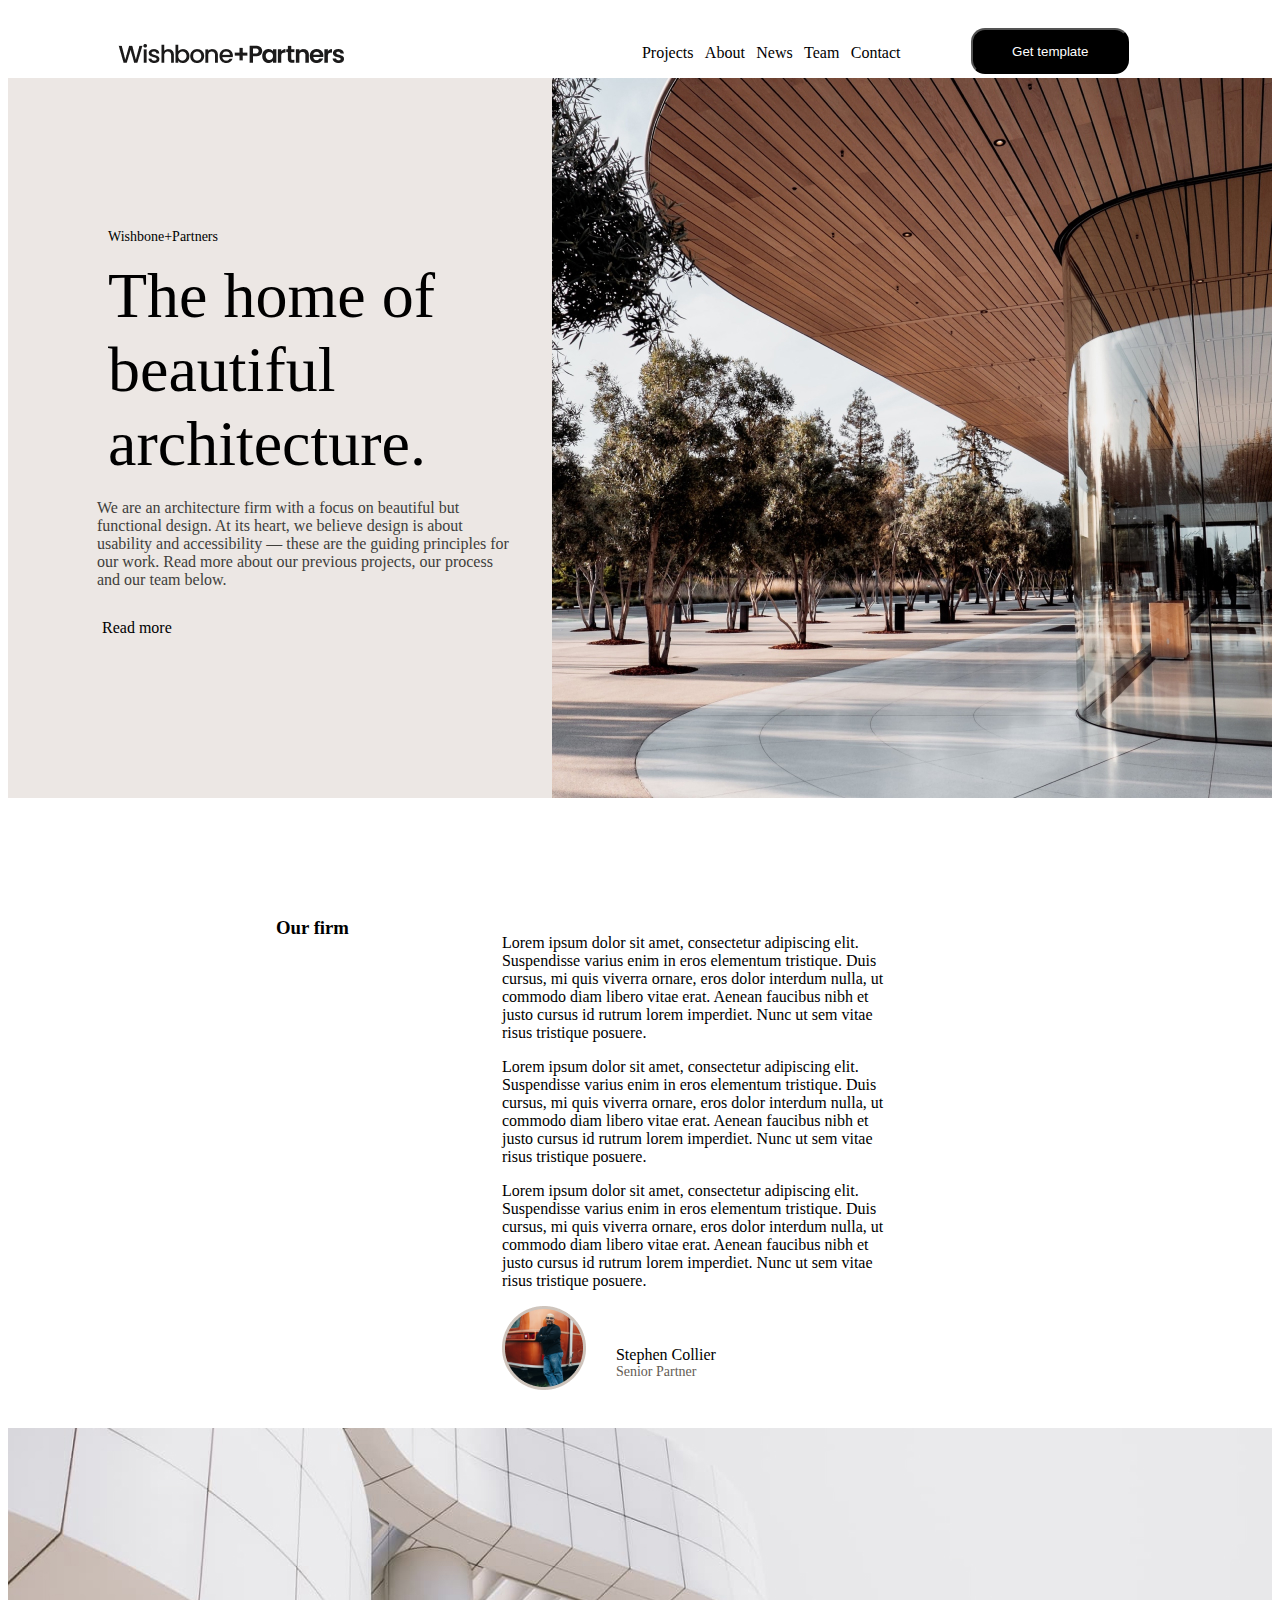
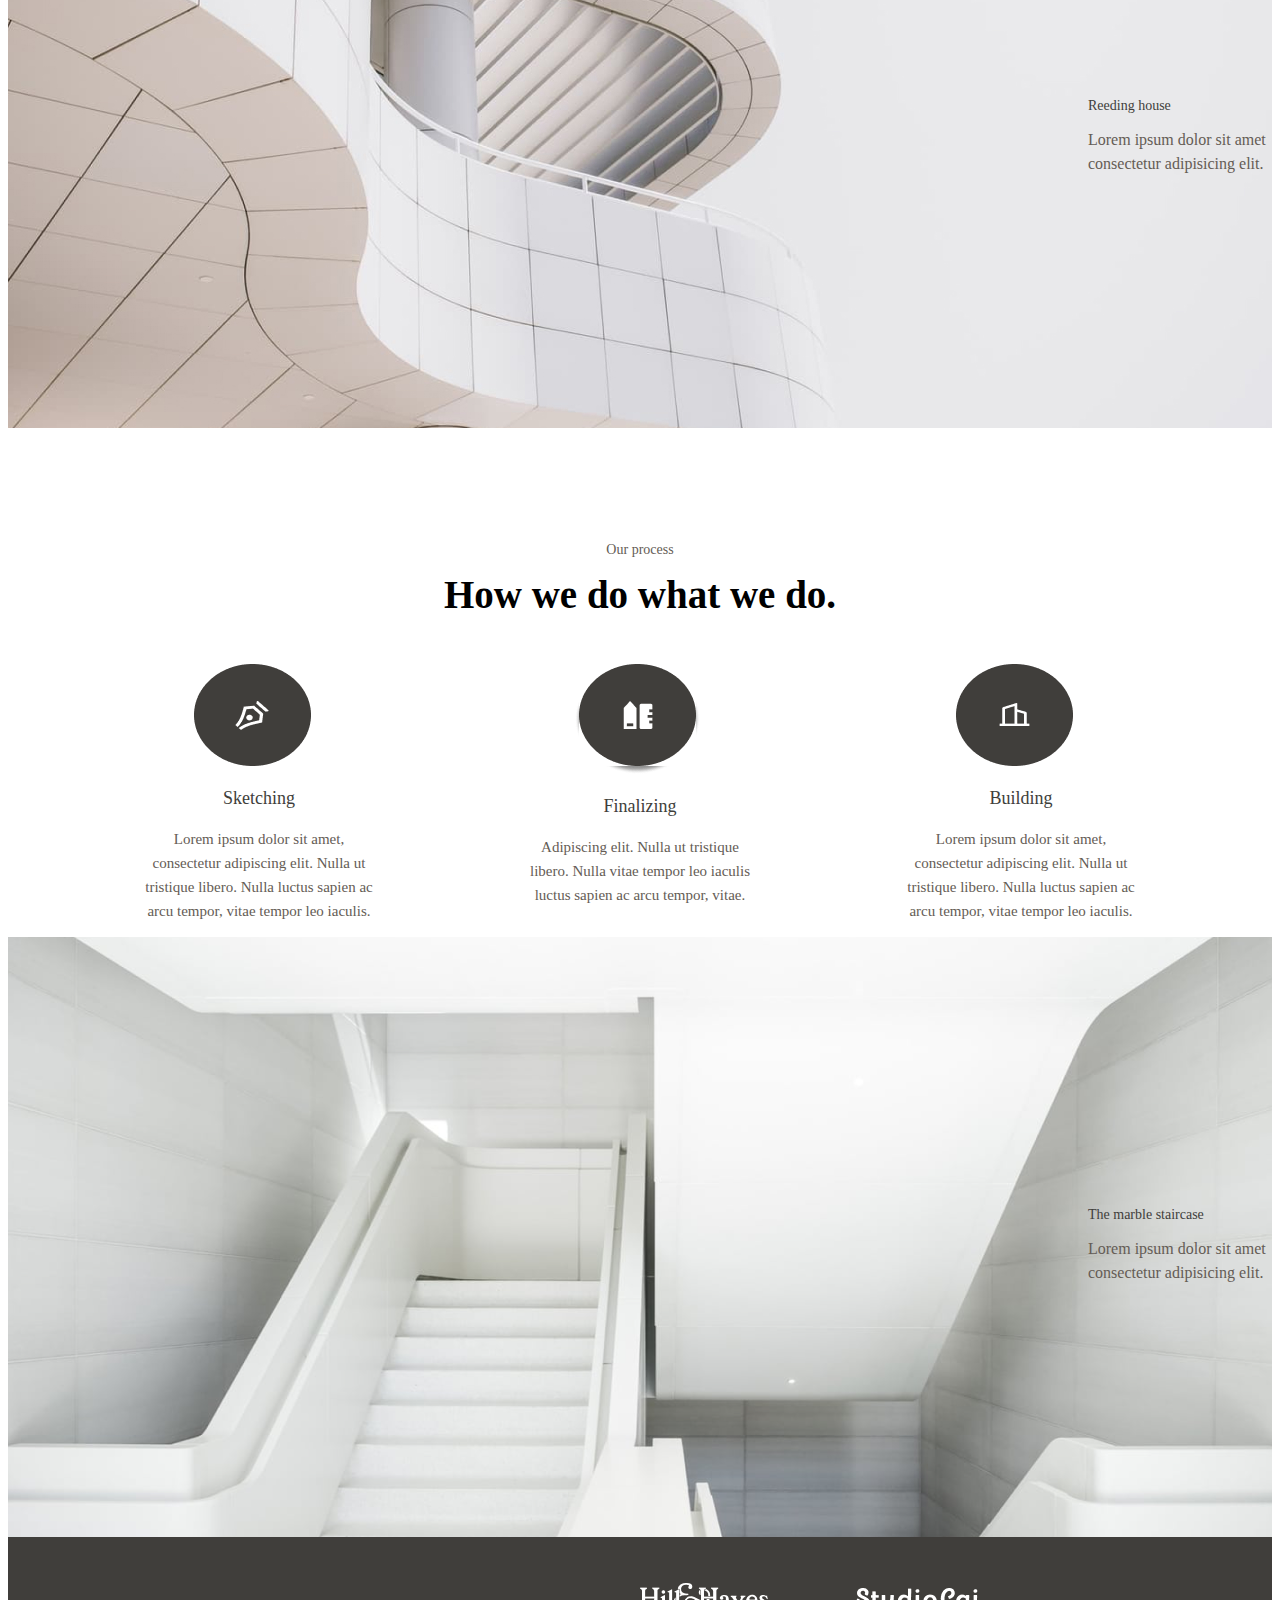
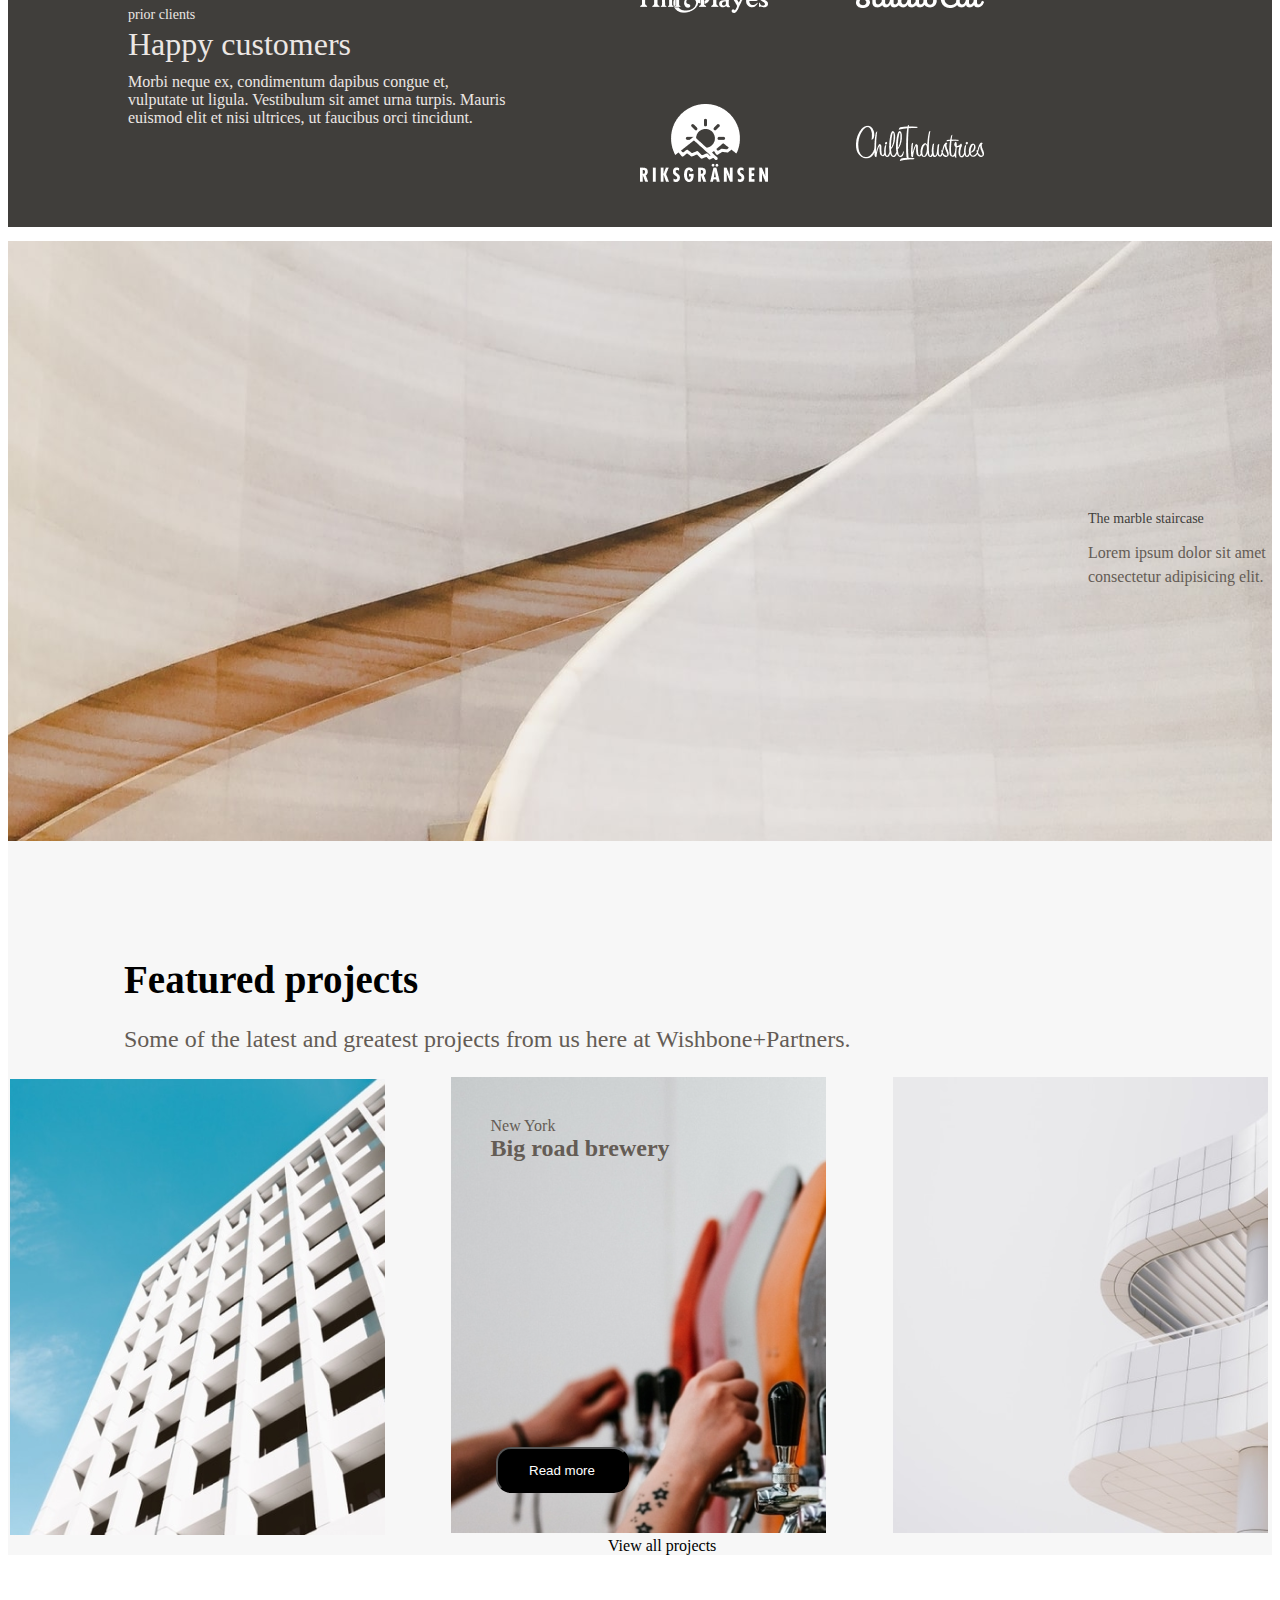
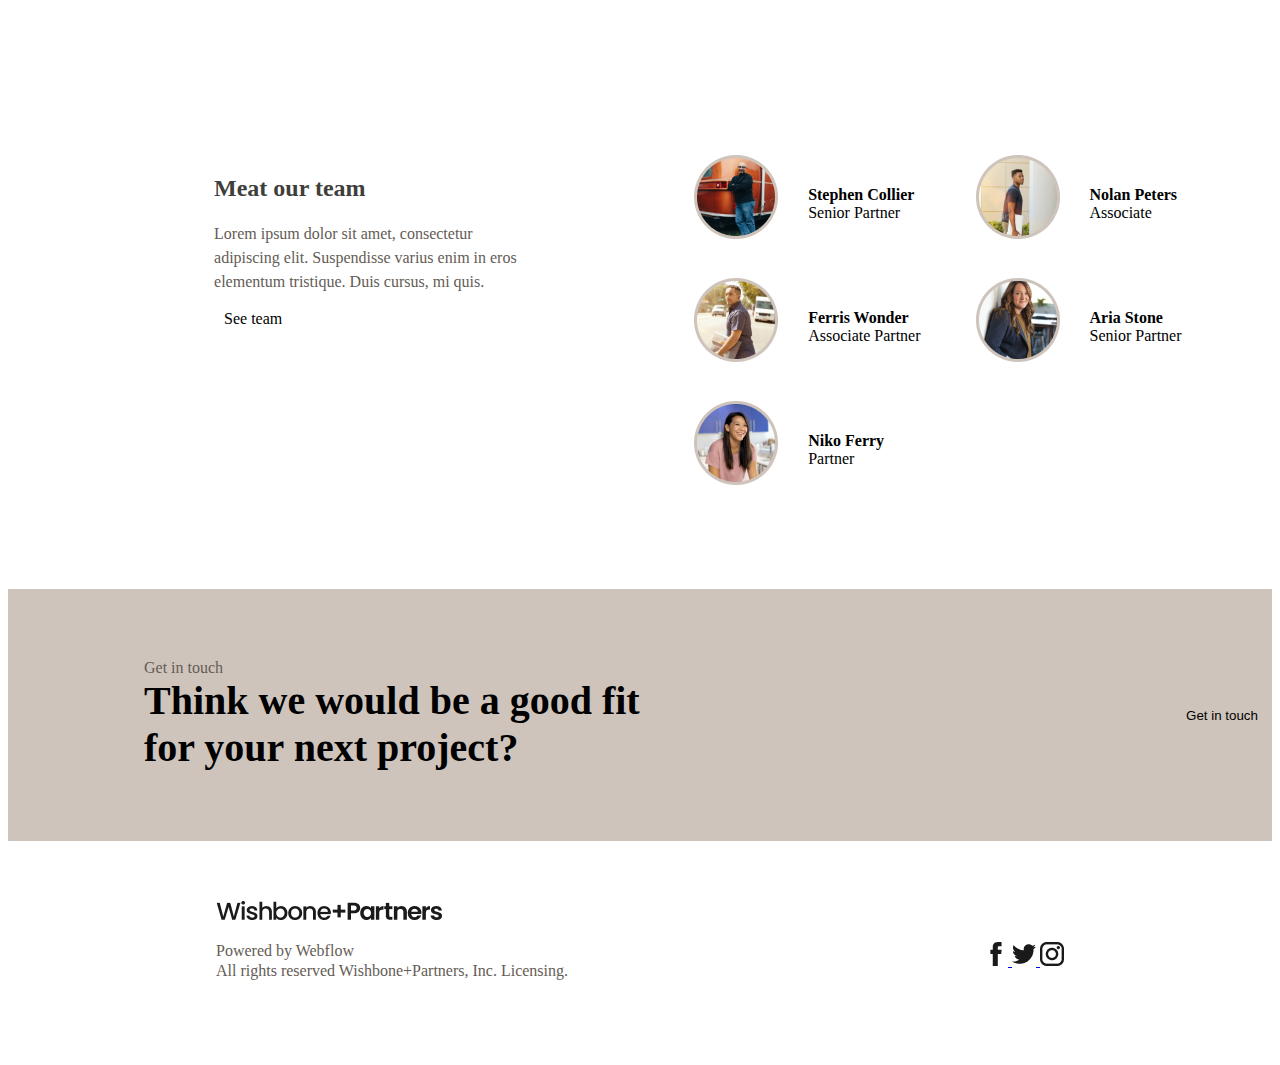
==== index.html @ 92260c0a "media" ====
<!DOCTYPE html>
<html lang="en">
<head>
    <meta charset="UTF-8">
    <meta http-equiv="X-UA-Compatible" content="IE=edge">
    <meta name="viewport" content="width=device-width, initial-scale=1.0">
    <title>Document</title>
    <link rel="stylesheet" href="./css/styles.css">
    <link rel="stylesheet" href="./sass/block/_media.scss">
</head>
<body>
    <header class="header">
        <div class="container">
        <div class="header__block">
            <div class="header__logo">
                <img src="./icons/Wishbone-Logotype-Dark.png" alt="">
            </div>
            <nav class="nav">
                <div class="header__nav">
            <ul class="nav__list">
                <li class="nav__list__item">Projects</li>
                <li class="nav__list__item">About</li>
                <li class="nav__list__item">News</li>
                <li class="nav__list__item">Team</li>
                <li class="nav__list__item">Contact</li>
            </ul>
            <button class="header__btn">Get template</button>
                </div>
                <div class="hamburger">
                    <span></span>
                    <span></span>
                    <span></span>
                </div>
            </nav>  
        </div>
    </div>
</header>
    <!-- MAIN -->
    <main>
    <section class="promo">
    <div class="container">
        <div class="promo__block">
            <div class="promo__text">
                <p class="promo__subtitle">Wishbone+Partners</p>
                <h1 class="promo__title">The home of beautiful architecture.</h1>
                <div class="promo__descr">We are an architecture firm with a focus on beautiful but functional design. At its heart, we believe design is about usability and accessibility — these are the guiding principles for our work. Read more about our previous projects, our process and our team below.</div>
                    <a class="promo__btn" href="#">Read more</a>
            </div>
            <div class="promo__img">
                <img class="promo__img" src="./img/IMAGE.jpg" alt="">
            </div>
        </div>
    </div>
</section>

<section class="preview" id="preview">
    <div class="container">
        <div class="preview__wrapper">
            <h3 class="preview__title">Our firm</h3>
                <div class="preview__block">
                    <div class="preview__descr">
                        <p>Lorem ipsum dolor sit amet, consectetur adipiscing elit. Suspendisse varius enim in eros elementum tristique. Duis cursus, mi quis viverra ornare, eros dolor interdum nulla, ut commodo diam libero vitae erat. Aenean faucibus nibh et justo cursus id rutrum lorem imperdiet. Nunc ut sem vitae risus tristique posuere. </p>
                        <p>Lorem ipsum dolor sit amet, consectetur adipiscing elit. Suspendisse varius enim in eros elementum tristique. Duis cursus, mi quis viverra ornare, eros dolor interdum nulla, ut commodo diam libero vitae erat. Aenean faucibus nibh et justo cursus id rutrum lorem imperdiet. Nunc ut sem vitae risus tristique posuere.</p>
                        <p>Lorem ipsum dolor sit amet, consectetur adipiscing elit. Suspendisse varius enim in eros elementum tristique. Duis cursus, mi quis viverra ornare, eros dolor interdum nulla, ut commodo diam libero vitae erat. Aenean faucibus nibh et justo cursus id rutrum lorem imperdiet. Nunc ut sem vitae risus tristique posuere. </p>
                    </div>
                    <div class="preview__author">
                        <div class="preview__author__photo">
                            <img src="./img/IMAGE.png" alt="photo-owner">
                        </div>
                        <div class="preview__author__name">
                           <p class="preview__author__text">Stephen Collier</p>
                            <span class="preview__author__text_1">Senior Partner</span>
                        </div>
                    </div>
                </div>
            </div>
        </div>
    </section>

<section class="projects">
    <div class="projects__wrapper projects__wrapper__first">
        <div class="projects__descr_right">
            <p class="projects__subheader">Reeding house</p>
            <div class="projects__descr">
                Lorem ipsum dolor sit amet consectetur adipisicing elit.
            </div>
        </div>
    </div>
</section>

<section class="process">
    <div class="container">
        <div class="process__wrapper">
            <p class="process__subtitle">Our process</p>
            <h2 class="process__title">How we do what we do.</h2>
            <div class="process__block">
                <div class="process__items">
                    <div class="process__img">
                        <img src="./img/process1.png" alt="">
                    </div>
                    <p class="process__name">Sketching</p>
                    <div class="process__descr">
                        Lorem ipsum dolor sit amet, consectetur adipiscing elit. Nulla ut tristique libero. Nulla luctus sapien ac arcu tempor, vitae tempor leo iaculis.
                    </div>
                </div>
                <div class="process__items">
                    <div class="process__img">
                        <img src="./img/process2.png" alt="">
                    </div>
                    <p class="process__name">Finalizing</p>
                    <div class="process__descr">
                        Adipiscing elit. Nulla ut tristique libero. Nulla vitae tempor leo iaculis luctus sapien ac arcu tempor, vitae. 
                    </div>
                    </div>
                    <div class="process__items">
                        <div class="process__img">
                            <img src="./img/process3.png" alt="">
                        </div>
                        <p class="process__name">Building</p>
                        <div class="process__descr">
                            Lorem ipsum dolor sit amet, consectetur adipiscing elit. Nulla ut tristique libero. Nulla luctus sapien ac arcu tempor, vitae tempor leo iaculis.
                        </div>
                    </div>
                </div>
            </div>
        </div>
    </section>

    <section class="projects">
        <div class="projects__wrapper projects__wrapper__second">
            <div class="projects__descr_right">
                <p class="projects__subheader">The marble staircase</p>
                <div class="projects__descr">
                    Lorem ipsum dolor sit amet consectetur adipisicing elit.
                </div>
            </div>
        </div>
    </section>

    <section class="clients">
        <div class="container">
            <div class="clients__block">
                <div class="clients__report">
                    <p class="clients__subtitle">prior clients</p>
                    <h3 class="clients__title">Happy customers</h3>
                    <div class="clients__descr">
                        Morbi neque ex, condimentum dapibus congue et, vulputate ut ligula. Vestibulum sit amet urna turpis. Mauris euismod elit et nisi ultrices, ut faucibus orci tincidunt.
                    </div>
                </div>
                <div class="clients__list">
                    <img src="./img/logo1.png" alt="">
                    <img src="./img/logo2.png" alt="">
                    <img src="./img/logo3.png" alt="">
                    <img src="./img/logo4.png" alt="">
                </div>
            </div>
        </div>
    </section>

    <section class="projects">
        <div class="projects__wrapper projects__wrapper__third">
            <div class="projects__descr_left">
                <p class="projects__subheader">The marble staircase</p>
                <div class="projects__descr">
                    Lorem ipsum dolor sit amet consectetur adipisicing elit.
                </div>
            </div>
        </div>
    </section>

    <section class="featured" id="featured">
        <div class="featured__wrapper">
            <h2 class="featured__title">Featured projects</h2>
            <p class="featured__subtitle">Some of the latest and greatest projects from us here at Wishbone+Partners.</p>

            <div class="featured__list">
                <div class="featured__items">
                    <img src="./img/project1.png" alt="project 1">
                </div>

                <div class="featured__items featured__items__text">
                    <div class="featured__desc">
                        <p class="featured__desc__subtitle">New York</p>
                        <h2 class="featured__desc__title">Big road brewery</h2>
                    </div>
                    <div class="featured__desc__button">
                        <button class="button button__more">Read more</button>
                    </div>
                    <img src="./img/project2.png" alt="project2">
                </div>

                <div class="featured__items">
                    <img src="./img/project3.png" alt="project3">
                </div>
            </div>
            <a class="button button__view featured__button" href="#">View all projects</a>
        </div>
    </section>

    <section class="team" id="team">
        <div class="wrapper">
            <div class="team__block">
                <div class="team__report">
                    <h2 class="team__title">Meat our team</h2>
                    <p class="team__descr">Lorem ipsum dolor sit amet, consectetur adipiscing elit. Suspendisse varius enim in eros elementum tristique. Duis cursus, mi quis.</p>
                    <a class="team__button" href="#"> See team</a>
                </div>

                <div class="team__preview">
                    <div class="preview__author">
                        <div class="preview__author__photo">
                            <img src="./img/IMAGE.png" alt="photo-owner">
                        </div>
                        <div class="preview__author__name">
                           <b>Stephen Collier</b> 
                            <span>Senior Partner</span>
                        </div>
                    </div>
                    <div class="preview__author">
                        <div class="preview__author__photo">
                            <img src="./img/nolan.png" alt="">
                        </div>
                        <div class="preview__author__name">
                          <b>Nolan Peters</b>  
                            <span>Associate</span>
                        </div>
                    </div>
                    <div class="preview__author">
                        <div class="preview__author__photo">
                            <img src="./img/ferris.png" alt="">
                        </div>
                        <div class="preview__author__name">
                          <b>Ferris Wonder  </b>                    <span>Associate Partner</span>
                            
                        </div>
                    </div>
                    <div class="preview__author">
                        <div class="preview__author__photo">
                            <img src="./img/aria.png" alt="">
                        </div>
                        <div class="preview__author__name">
                          <b>Aria Stone </b>                     <span>Senior Partner</span>
                            
                        </div>
                </div>
                <div class="preview__author">
                    <div class="preview__author__photo">
                        <img src="./img/niko.png" alt="">
                    </div>
                    <div class="preview__author__name">
                       <b>Niko  Ferry </b>                 <span>Partner</span>
                        
                    </div>
            </div>
            </div>
        </div>
    </section>

    <section class="touch" id="contactsas">
        <div class="wrapper">
            <div class="touch__block">
                <div class="touch__desc">
                    <p class="touch__subtitle">Get in touch</p>
                    <h2 class="touch__title">Think we would be a good fit for your next project?</h2>
                </div>
                <button class="button touch__button">Get in touch</button>
            </div>
        </div>
    </section>

    </main>
    <footer class="footer">
        <div class="footer__wrapper">
            <div class="footer__block">
                <div class="footer__desc">
                    <div class="footer__logo">
                        <img src="./icons/Wishbone-Logotype-Dark.png" alt="">
                    </div>
                    <p class="footer__desc">Powered by Webflow
                        <br>
                        All rights reserved Wishbone+Partners, Inc. Licensing.</p>
                    </div>
                    <div class="footer__social">
                        <a href="#" class="footer__social_link">
                            <img src="./icons/Frame.svg" alt="twitter"> </a>
                       
                        <a href="#" class="footer__social_link">
                            <img src="./icons/Frame.png" alt="inst"> </a>
                       
                        <a href="#" class="footer__social_link">
                            <img src="./icons/Frame (1).png" alt="fb"></a>
                        
                    </div>
                </div>
            </div>
        </footer>
</body>
</html>
---- css/styles.css ----
.container {
  margin: 0 auto;
  max-width: 1440;
}

.header__block {
  display: flex;
  justify-content: space-around;
}
.header__logo {
  width: 225px;
  height: 19px;
  padding-top: 36px;
}
.header__nav {
  padding-top: 5px;
  display: flex;
  justify-content: space-around;
  width: 598px;
  padding-top: 20px;
}
.header__btn {
  background-color: black;
  color: white;
  width: 158px;
  height: 46px;
  border-radius: 14px;
}

.nav__list {
  display: flex;
  justify-content: space-around;
  list-style-type: none;
  width: 270px;
}

.promo {
  background-color: #ECE7E4;
}
.promo__img {
  width: 720px;
  height: 720px;
}
.promo__block {
  display: flex;
  justify-content: baseline;
}
.promo__subtitle {
  font-size: 14px;
  padding-top: 137px;
  padding-left: 100px;
}
.promo__title {
  padding-left: 100px;
  margin: 0px;
  font-size: 64px;
  font-weight: 400;
}
.promo__descr {
  padding-left: 89px;
  font-size: 16px;
  width: 420px;
  padding-top: 18px;
  color: #403E3B;
}
.promo__btn {
  display: block;
  padding-left: 94px;
  padding-top: 30px;
  text-decoration: none;
  color: black;
}

.preview__wrapper {
  display: flex;
  justify-content: center;
  margin-top: 100px;
  margin-right: 20px;
}
.preview__block {
  width: 502px;
  margin-bottom: 20px;
  margin-left: 133px;
}
.preview__descr {
  padding-left: 20px;
  padding-top: 20px;
  width: 400px;
}
.preview__author {
  padding-left: 20px;
  display: flex;
  justify-content: start;
  align-items: center;
}
.preview__author__photo {
  margin-right: 30px;
}
.preview__author__name {
  display: flex;
  flex-direction: column;
  margin-top: 10px;
}
.preview__author__text {
  margin-bottom: 0px;
}
.preview__author__text_1 {
  color: #645C55;
  font-size: 14px;
}

.projects__wrapper {
  min-height: 600px;
  position: relative;
}
.projects__wrapper__first {
  background: url(../img/bcg_1.jpg) center center/cover no-repeat;
}
.projects__wrapper__second {
  background: url(../img/bcg_2.png) center center/cover no-repeat;
}
.projects__wrapper__third {
  background: url(../img/bcg_3.png) center center/cover no-repeat;
}
.projects__subheader {
  font-size: 14px;
  padding-top: 270px;
  padding-left: 1080px;
  color: #403E3B;
}
.projects__descr {
  font-size: 16px;
  padding-left: 1080px;
  color: #645C55;
  line-height: 24px;
}

.process__subtitle {
  text-align: center;
  font-size: 14px;
  color: #645C55;
  padding-top: 100px;
}
.process__title {
  text-align: center;
  font-size: 39px;
  margin: 0;
}
.process__block {
  display: flex;
  justify-content: space-between;
  padding-top: 47px;
  padding-left: 136px;
  padding-right: 136px;
}
.process__item {
  margin-right: 16px;
}
.process__img {
  padding-left: 50px;
}
.process__name {
  text-align: center;
  font-size: 18px;
  color: #403E3B;
}
.process__descr {
  font-size: 15px;
  line-height: 24px;
  width: 230px;
  text-align: center;
  color: #645C55;
}

.clients {
  background-color: #403E3B;
  padding: 0px;
  margin: 0px;
}
.clients__report {
  padding-left: 120px;
  padding-top: 70px;
}
.clients__title {
  margin: 0px;
  padding-top: 3px;
  color: #ECE7E4;
  font-weight: 400;
  font-size: 32px;
}
.clients__subtitle {
  margin: 0px;
  color: #ECE7E4;
  font-size: 14px;
  font-weight: 400;
}
.clients__descr {
  color: #ECE7E4;
  padding-top: 10px;
  width: 380px;
  padding-bottom: 70px;
}
.clients__block {
  display: flex;
  justify-content: space-between;
}
.clients__list {
  display: grid;
  grid-template-columns: 1fr 1fr;
  grid-template-rows: auto;
  padding-right: 200px;
  align-items: center;
  width: 432px;
  height: 290px;
}

.featured {
  background-color: #F7F7F7;
}
.featured__title {
  font-size: 39px;
  margin: 0px;
  padding-top: 116px;
  padding-left: 116px;
}
.featured__subtitle {
  font-size: 24px;
  padding-left: 116px;
  color: #645C55;
}
.featured__list {
  display: flex;
  justify-content: space-between;
}
.featured__items {
  width: 379px;
  height: 460px;
}
.featured__items__text {
  position: relative;
}
.featured__desc {
  position: absolute;
  padding-top: 40px;
  padding-left: 40px;
  color: #645C55;
}
.featured__desc__title {
  margin: 0px;
}
.featured__desc__subtitle {
  margin: 0px;
}
.featured__desc__button {
  position: absolute;
  margin-top: 370px;
  margin-left: 45px;
}
.featured__button {
  text-decoration: none;
  color: black;
  padding-left: 600px;
}

.button__more {
  background-color: black;
  color: white;
  border-radius: 15px;
  width: 133px;
  height: 46px;
}

.team {
  padding-top: 200px;
}
.team__block {
  padding-left: 136px;
  display: flex;
  justify-content: space-around;
}
.team__descr {
  width: 320px;
  line-height: 24px;
  color: #645C55;
}
.team__title {
  color: #403E3B;
}
.team__button {
  text-decoration: none;
  margin-left: 10px;
  color: black;
}
.team__preview {
  display: grid;
  grid-template-columns: 1fr 1fr;
  gap: 35px;
}

.touch {
  background-color: #CEC4BC;
  margin-top: 100px;
}
.touch__desc {
  padding-left: 136px;
  padding-top: 70px;
  padding-bottom: 70px;
}
.touch__subtitle {
  margin: 0;
  color: #645C55;
}
.touch__title {
  margin: 0;
  font-size: 40px;
  width: 530px;
}
.touch__button {
  border: 0px;
  background-color: #CEC4BC;
  width: 100px;
}
.touch__block {
  display: flex;
  justify-content: space-between;
}

.footer__wrapper {
  padding-top: 60px;
  padding-bottom: 60px;
}
.footer__desc {
  color: #645C55;
  line-height: 20px;
}
.footer__block {
  display: flex;
  justify-content: space-around;
}
.footer__social {
  margin-top: 40px;
}

@media (max-width: 1200px) {
  .container {
    max-width: 960px;
  }
}
@media (max-width: 992px) {
  .container {
    max-width: 720px;
  }
}
@media (max-width: 768px) {
  .container {
    max-width: 540px;
  }
  .header__block {
    max-width: 768px;
    margin-left: 70px;
  }
  .header__btn {
    margin-right: 63px;
  }
  .promo {
    max-width: 570px;
    max-height: 400px;
  }
  .promo__title {
    padding: 0;
    margin: 0;
    font-size: 48px;
    width: 428px;
  }
  .promo__subtitle {
    padding-left: 0;
    margin: 0;
    padding-top: 60px;
  }
  .promo__descr {
    padding-left: 0;
    margin: 0;
    font-size: 15px;
  }
  .promo__img {
    width: 300px;
    height: 400px;
  }
  .preview__wrapper {
    flex-direction: column;
  }
  .preview__block {
    margin-left: 100px;
  }
  .projects {
    max-width: 768px;
  }
  .projects__subheader {
    padding-left: 550px;
  }
  .projects__descr {
    padding-left: 550px;
  }
  .process {
    max-width: 568px;
  }
  .process__block {
    padding-left: 250px;
    flex-direction: column;
    align-items: center;
  }
  .clients__block {
    flex-direction: column;
    align-items: center;
  }
  .clients__list {
    padding-left: 370px;
  }
  .featured__list {
    flex-direction: column;
    align-items: center;
  }
  .featured__button {
    padding-left: 300px;
  }
}
@media (max-width: 576px) {
  .container {
    max-width: 360px;
  }
}/*# sourceMappingURL=styles.css.map */
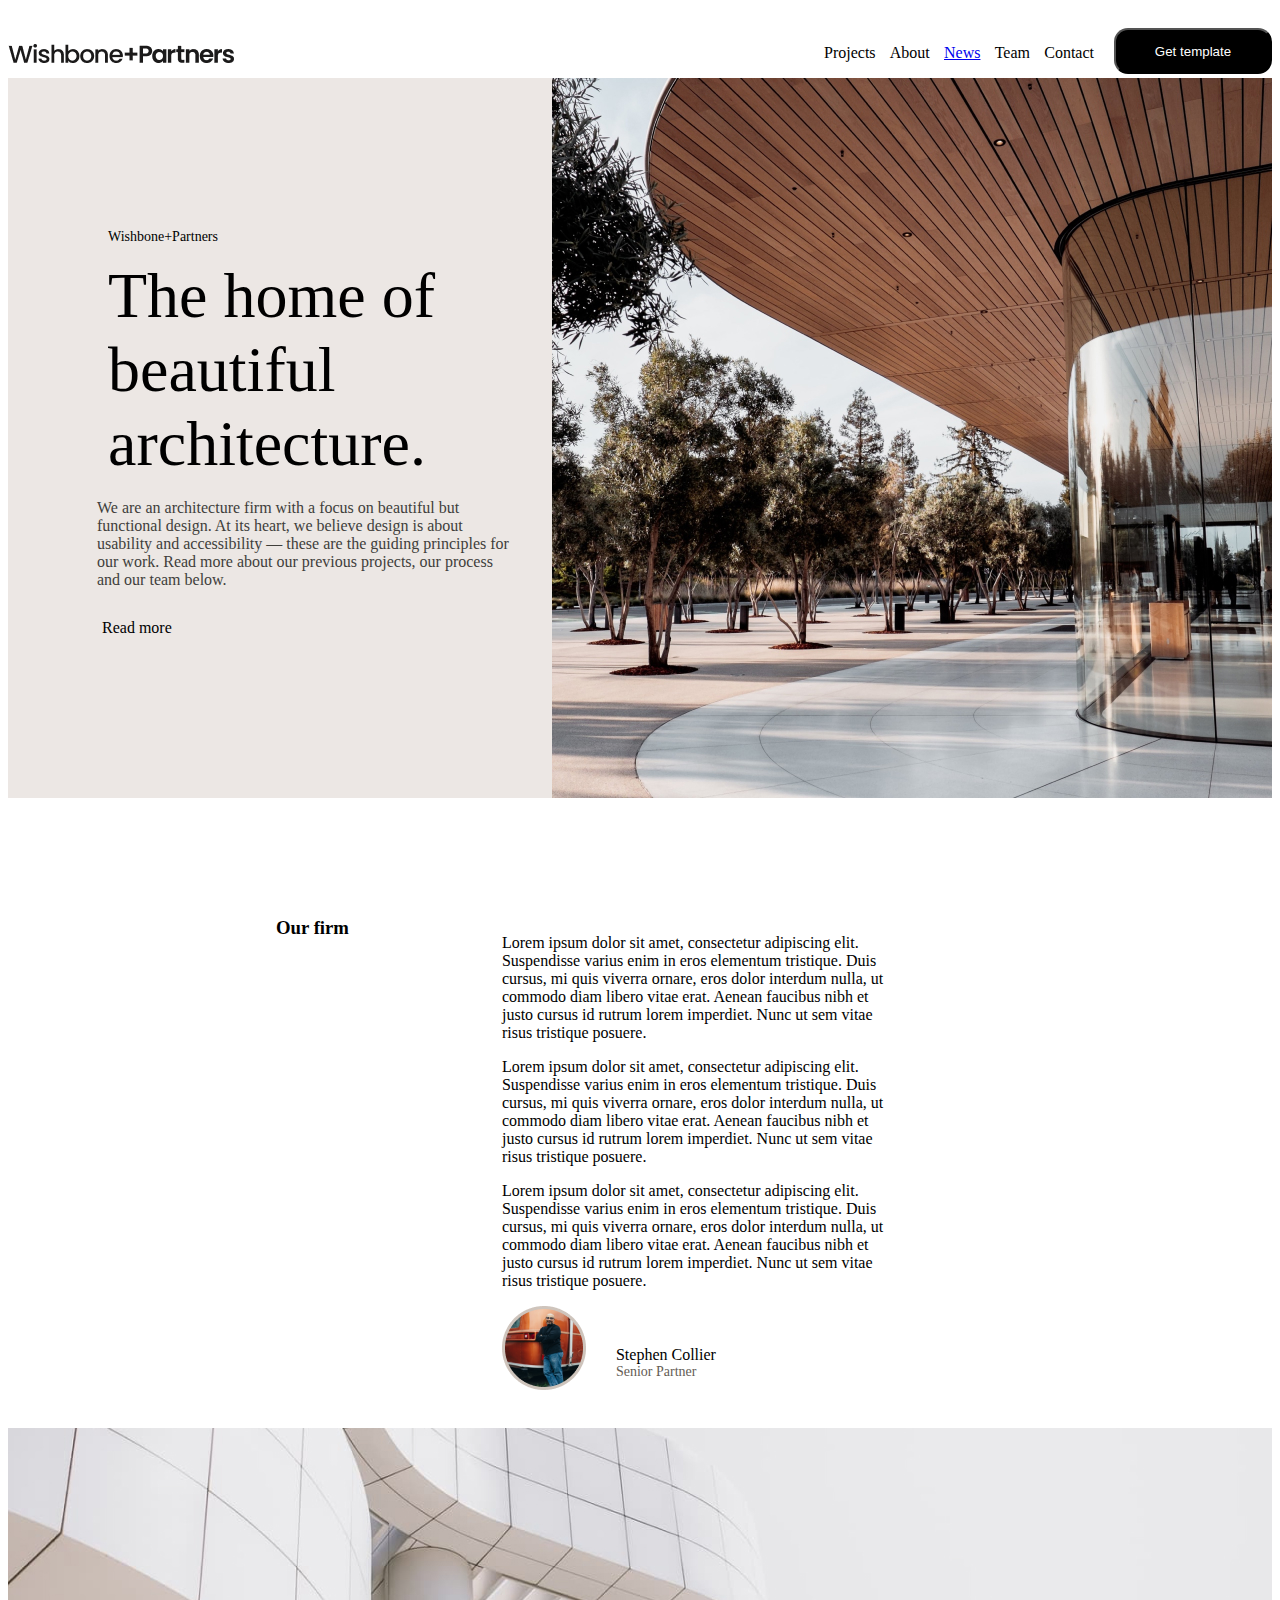
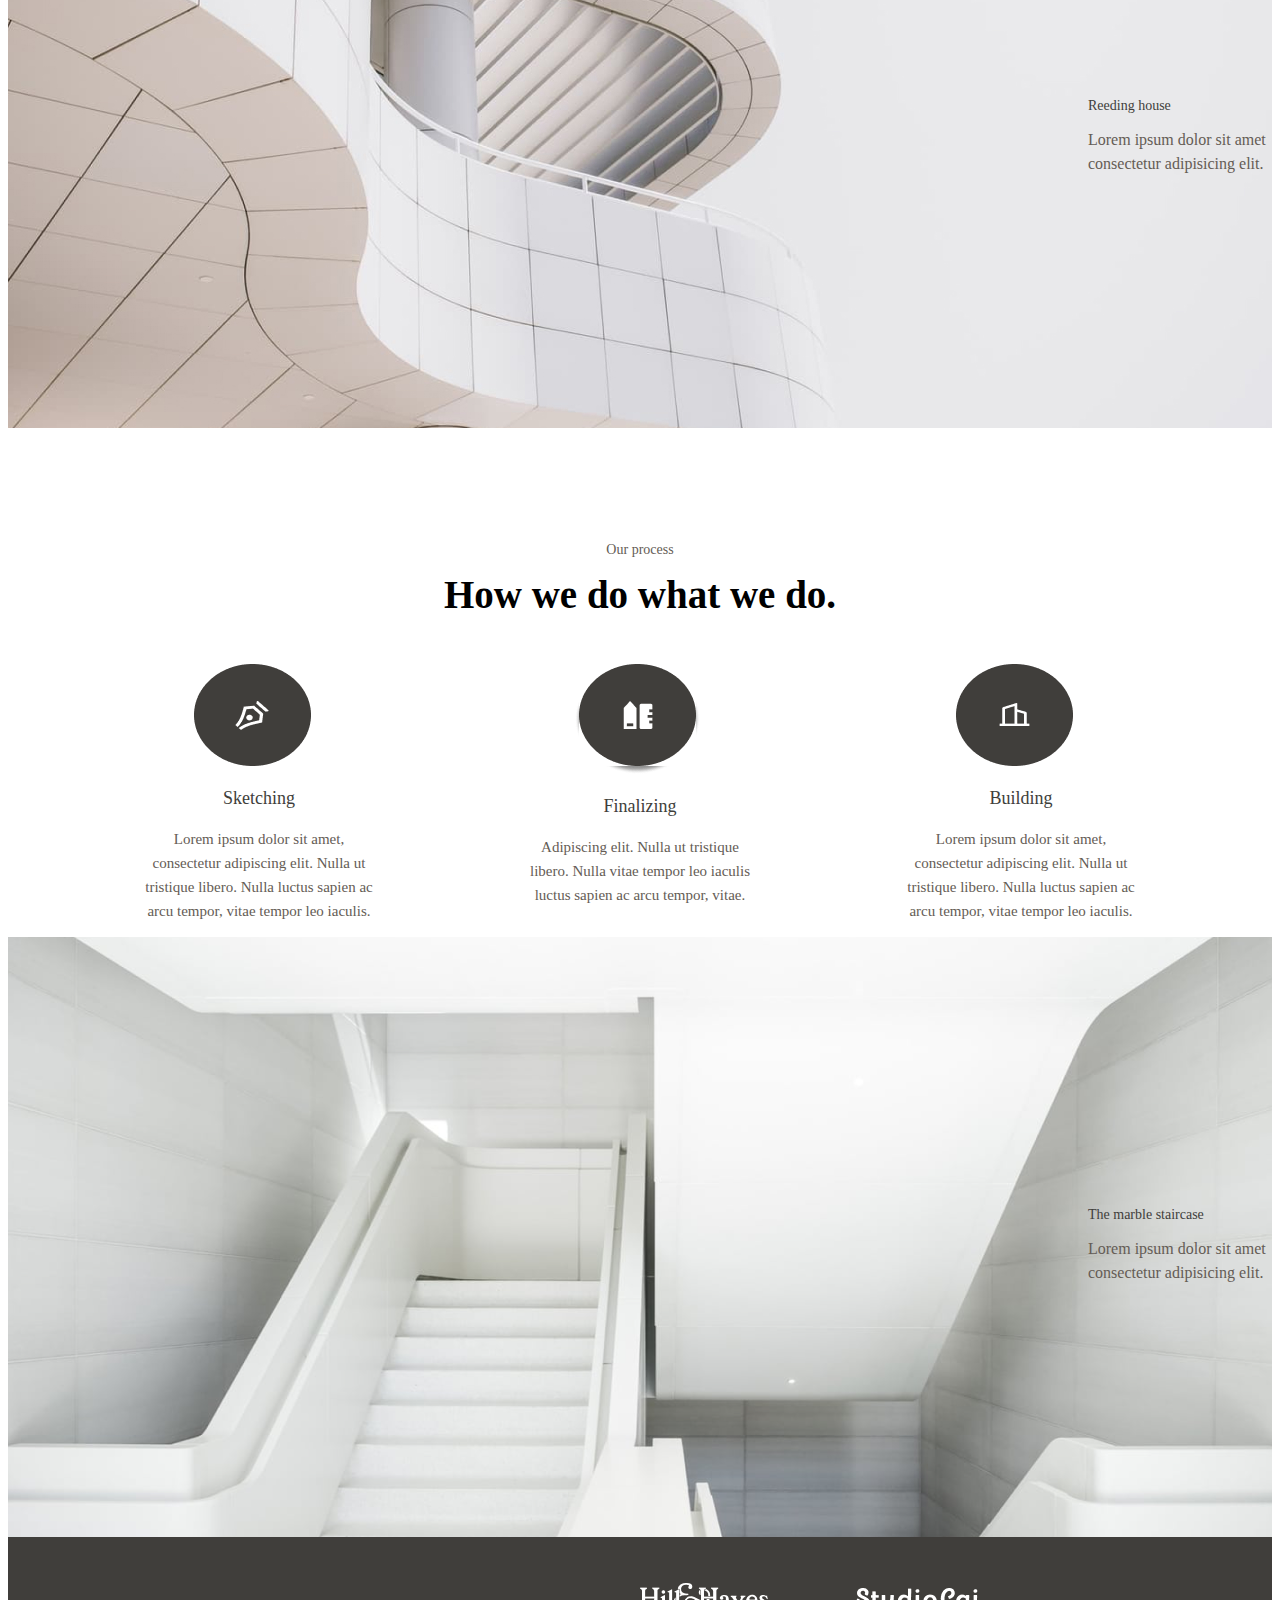
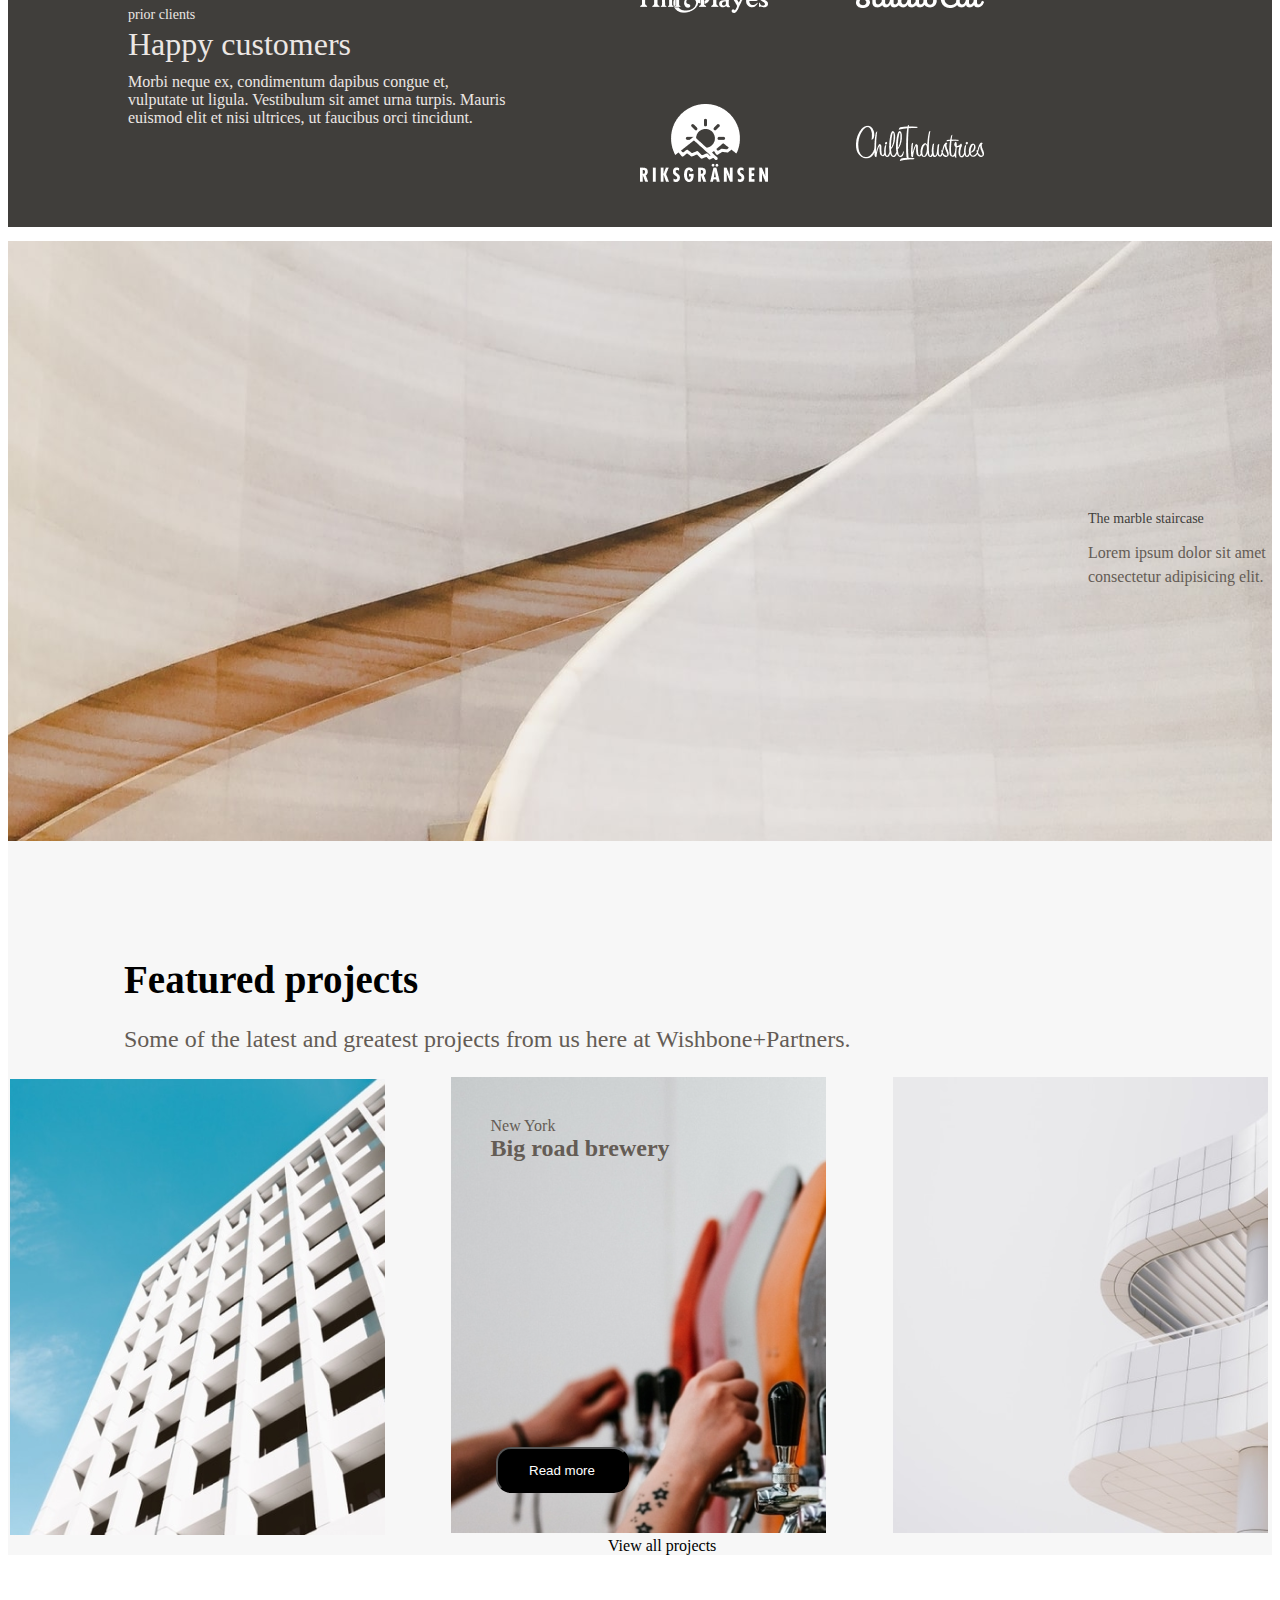
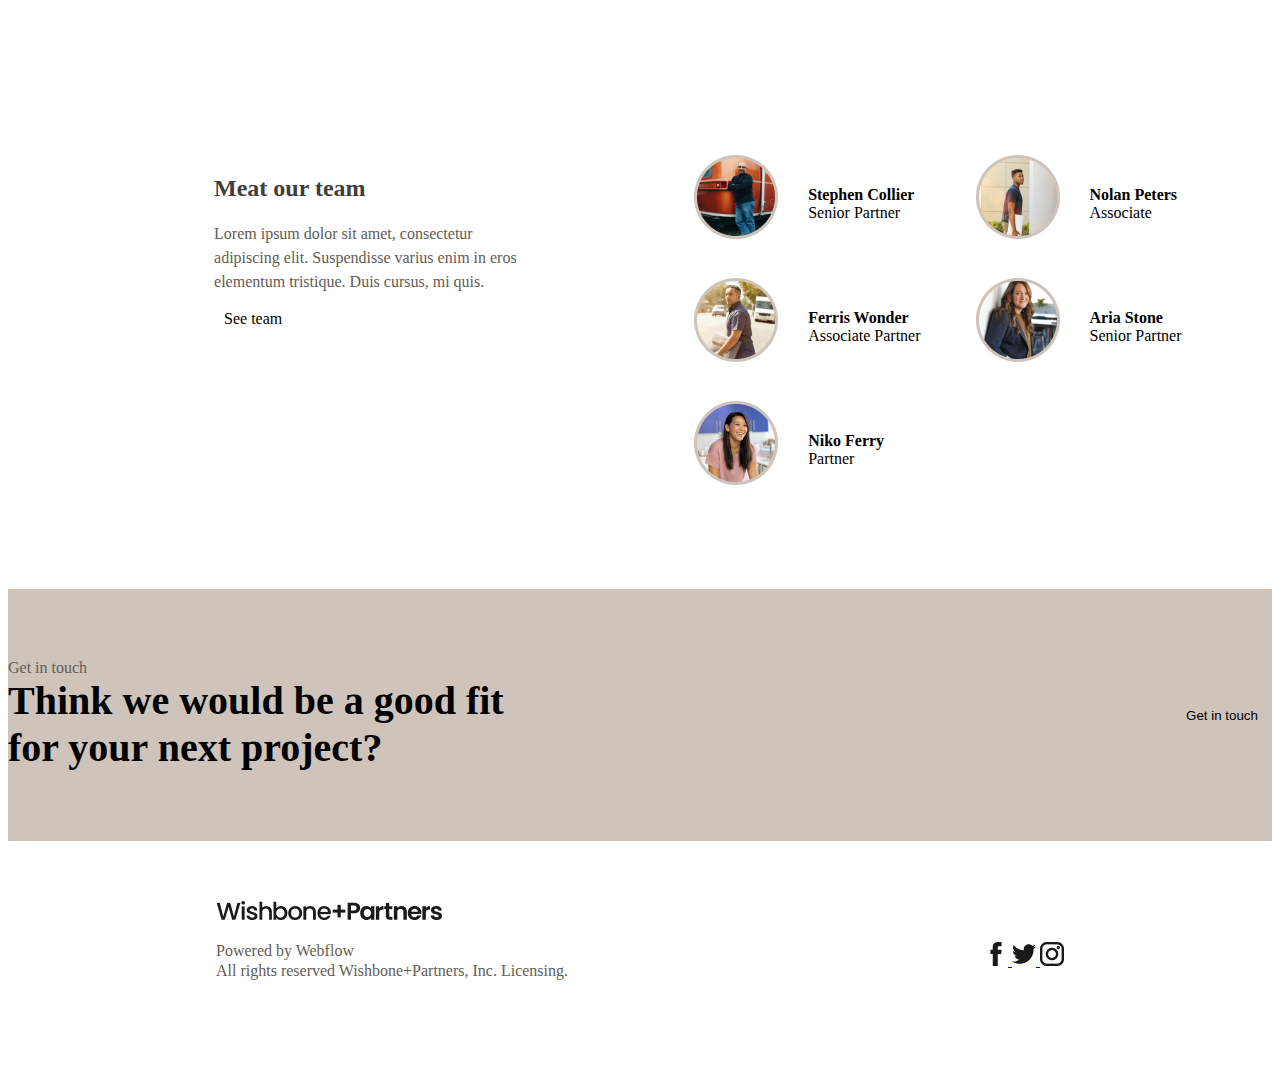
==== commit 98fcdc22: "media catalog" ====
--- a/index.html
+++ b/index.html
@@ -6,7 +6,7 @@
     <meta name="viewport" content="width=device-width, initial-scale=1.0">
     <title>Document</title>
     <link rel="stylesheet" href="./css/styles.css">
-    <link rel="stylesheet" href="./sass/block/_media.scss">
+   
 </head>
 <body>
     <header class="header">
@@ -20,7 +20,7 @@
             <ul class="nav__list">
                 <li class="nav__list__item">Projects</li>
                 <li class="nav__list__item">About</li>
-                <li class="nav__list__item">News</li>
+                <li class="nav__list__item"> <a href="/catalog.html">News</a> </li>
                 <li class="nav__list__item">Team</li>
                 <li class="nav__list__item">Contact</li>
             </ul>
@@ -189,8 +189,8 @@
                     <img src="./img/project2.png" alt="project2">
                 </div>
 
-                <div class="featured__items">
-                    <img src="./img/project3.png" alt="project3">
+                <div class="featured__items featured__items1">
+                    <img class="featured__pr3" src="./img/project3.png" alt="project3">
                 </div>
             </div>
             <a class="button button__view featured__button" href="#">View all projects</a>
--- a/css/styles.css
+++ b/css/styles.css
@@ -5,7 +5,7 @@
 
 .header__block {
   display: flex;
-  justify-content: space-around;
+  justify-content: space-between;
 }
 .header__logo {
   width: 225px;
@@ -15,8 +15,7 @@
 .header__nav {
   padding-top: 5px;
   display: flex;
-  justify-content: space-around;
-  width: 598px;
+  justify-content: space-between;
   padding-top: 20px;
 }
 .header__btn {
@@ -29,9 +28,10 @@
 
 .nav__list {
   display: flex;
-  justify-content: space-around;
+  justify-content: space-between;
   list-style-type: none;
   width: 270px;
+  margin-right: 20px;
 }
 
 .promo {
@@ -302,7 +302,6 @@
   margin-top: 100px;
 }
 .touch__desc {
-  padding-left: 136px;
   padding-top: 70px;
   padding-bottom: 70px;
 }
@@ -355,66 +354,92 @@
   .container {
     max-width: 540px;
   }
-  .header__block {
-    max-width: 768px;
-    margin-left: 70px;
+  .header__logo {
+    width: 157px;
   }
   .header__btn {
-    margin-right: 63px;
+    width: 100px;
+  }
+  .nav {
+    display: none;
   }
   .promo {
-    max-width: 570px;
-    max-height: 400px;
-  }
-  .promo__title {
-    padding: 0;
-    margin: 0;
-    font-size: 48px;
-    width: 428px;
+    width: 118%;
+  }
+  .promo__img {
+    display: none;
   }
   .promo__subtitle {
     padding-left: 0;
-    margin: 0;
-    padding-top: 60px;
+    padding-top: 40px;
+  }
+  .promo__title {
+    padding-left: 0;
+    font-size: 50px;
   }
   .promo__descr {
     padding-left: 0;
-    margin: 0;
-    font-size: 15px;
-  }
-  .promo__img {
-    width: 300px;
-    height: 400px;
+  }
+  .preview {
+    width: 118%;
   }
   .preview__wrapper {
     flex-direction: column;
   }
   .preview__block {
-    margin-left: 100px;
+    margin-left: 20px;
   }
   .projects {
-    max-width: 768px;
+    width: 118%;
   }
   .projects__subheader {
-    padding-left: 550px;
+    padding-left: 325px;
   }
   .projects__descr {
-    padding-left: 550px;
+    padding-left: 325px;
+    width: 179px;
+  }
+  .projects {
+    width: 118%;
+  }
+  .projects__subheader {
+    padding-left: 560px;
+    margin-top: 0;
+  }
+  .projects__descr {
+    padding-left: 560px;
   }
   .process {
-    max-width: 568px;
+    width: 118%;
   }
   .process__block {
-    padding-left: 250px;
+    padding-left: 150px;
     flex-direction: column;
     align-items: center;
   }
+  .process__subtitle {
+    padding-left: 10px;
+  }
+  .process__title {
+    width: 500px;
+    padding-left: 30px;
+  }
+  .clients {
+    width: 118%;
+  }
+  .clients__report {
+    padding-left: 60px;
+  }
   .clients__block {
     flex-direction: column;
     align-items: center;
   }
   .clients__list {
-    padding-left: 370px;
+    padding-left: 130px;
+    padding-right: 0px;
+  }
+  .featured {
+    width: 118%;
   }
   .featured__list {
     flex-direction: column;
@@ -422,10 +447,156 @@
   }
   .featured__button {
     padding-left: 300px;
+  }
+  .featured__items1 {
+    display: none;
+  }
+  .team {
+    width: 118%;
+  }
+  .team__block {
+    flex-direction: column;
+    padding-left: 90px;
+  }
+  .team__report {
+    margin-bottom: 60px;
+  }
+  .touch {
+    width: 118%;
+  }
+  .touch__title {
+    font-size: 30px;
+  }
+  .footer {
+    width: 118%;
+  }
+  .footer__block {
+    flex-direction: column;
+    align-items: center;
   }
 }
 @media (max-width: 576px) {
   .container {
     max-width: 360px;
   }
+  .header {
+    width: 100%;
+  }
+  .header__logo {
+    padding-top: 5px;
+    padding-bottom: 10px;
+  }
+  .promo {
+    width: 100%;
+  }
+  .promo__descr {
+    width: 95%;
+    margin-left: 10px;
+  }
+  .promo__title {
+    font-size: 37px;
+    margin-left: 10px;
+  }
+  .promo__btn {
+    padding-bottom: 20px;
+  }
+  .projects {
+    width: 100%;
+  }
+  .projects__subheader {
+    padding-left: 180px;
+  }
+  .projects__descr {
+    padding-left: 180px;
+  }
+  .process {
+    width: 100%;
+  }
+  .process__title {
+    padding-left: 0;
+    font-size: 30px;
+    width: 390px;
+  }
+  .process__items {
+    margin-bottom: 30px;
+  }
+  .featured {
+    width: 100%;
+  }
+  .featured__list {
+    flex-direction: column;
+  }
+  .featured__title {
+    padding-left: 35px;
+    width: 82%;
+  }
+  .featured__subtitle {
+    padding-left: 35px;
+    width: 80%;
+  }
+  .featured__button {
+    padding-left: 240px;
+  }
+  .preview {
+    width: 100%;
+  }
+  .preview__author__name {
+    width: 110px;
+  }
+  .preview__block {
+    width: 400px;
+  }
+  .preview__descr {
+    width: 80%;
+  }
+  .team {
+    padding-top: 50px;
+    width: 100%;
+  }
+  .team__preview {
+    display: flex;
+    flex-direction: column;
+  }
+  .team__block {
+    padding-left: 30px;
+  }
+  .clients {
+    width: 100%;
+  }
+  .clients__list {
+    padding-left: 90px;
+  }
+  .touch {
+    width: 100%;
+  }
+  .touch__block {
+    flex-direction: column;
+    align-items: center;
+  }
+  .touch__button {
+    height: 50px;
+  }
+  .touch__title {
+    width: 337px;
+  }
+  .footer {
+    width: 100%;
+  }
+}
+.catalog__blocks {
+  display: grid;
+  grid-template-columns: 1fr 1fr 1fr;
+  gap: 10px;
+}
+.catalog__img {
+  margin-bottom: 40px;
+  margin-top: 40px;
+}
+.catalog__descr {
+  font-size: 20px;
+  padding-left: 20px;
+}
+.catalog__img::after {
+  background-color: white;
+  opacity: 30;
 }/*# sourceMappingURL=styles.css.map */